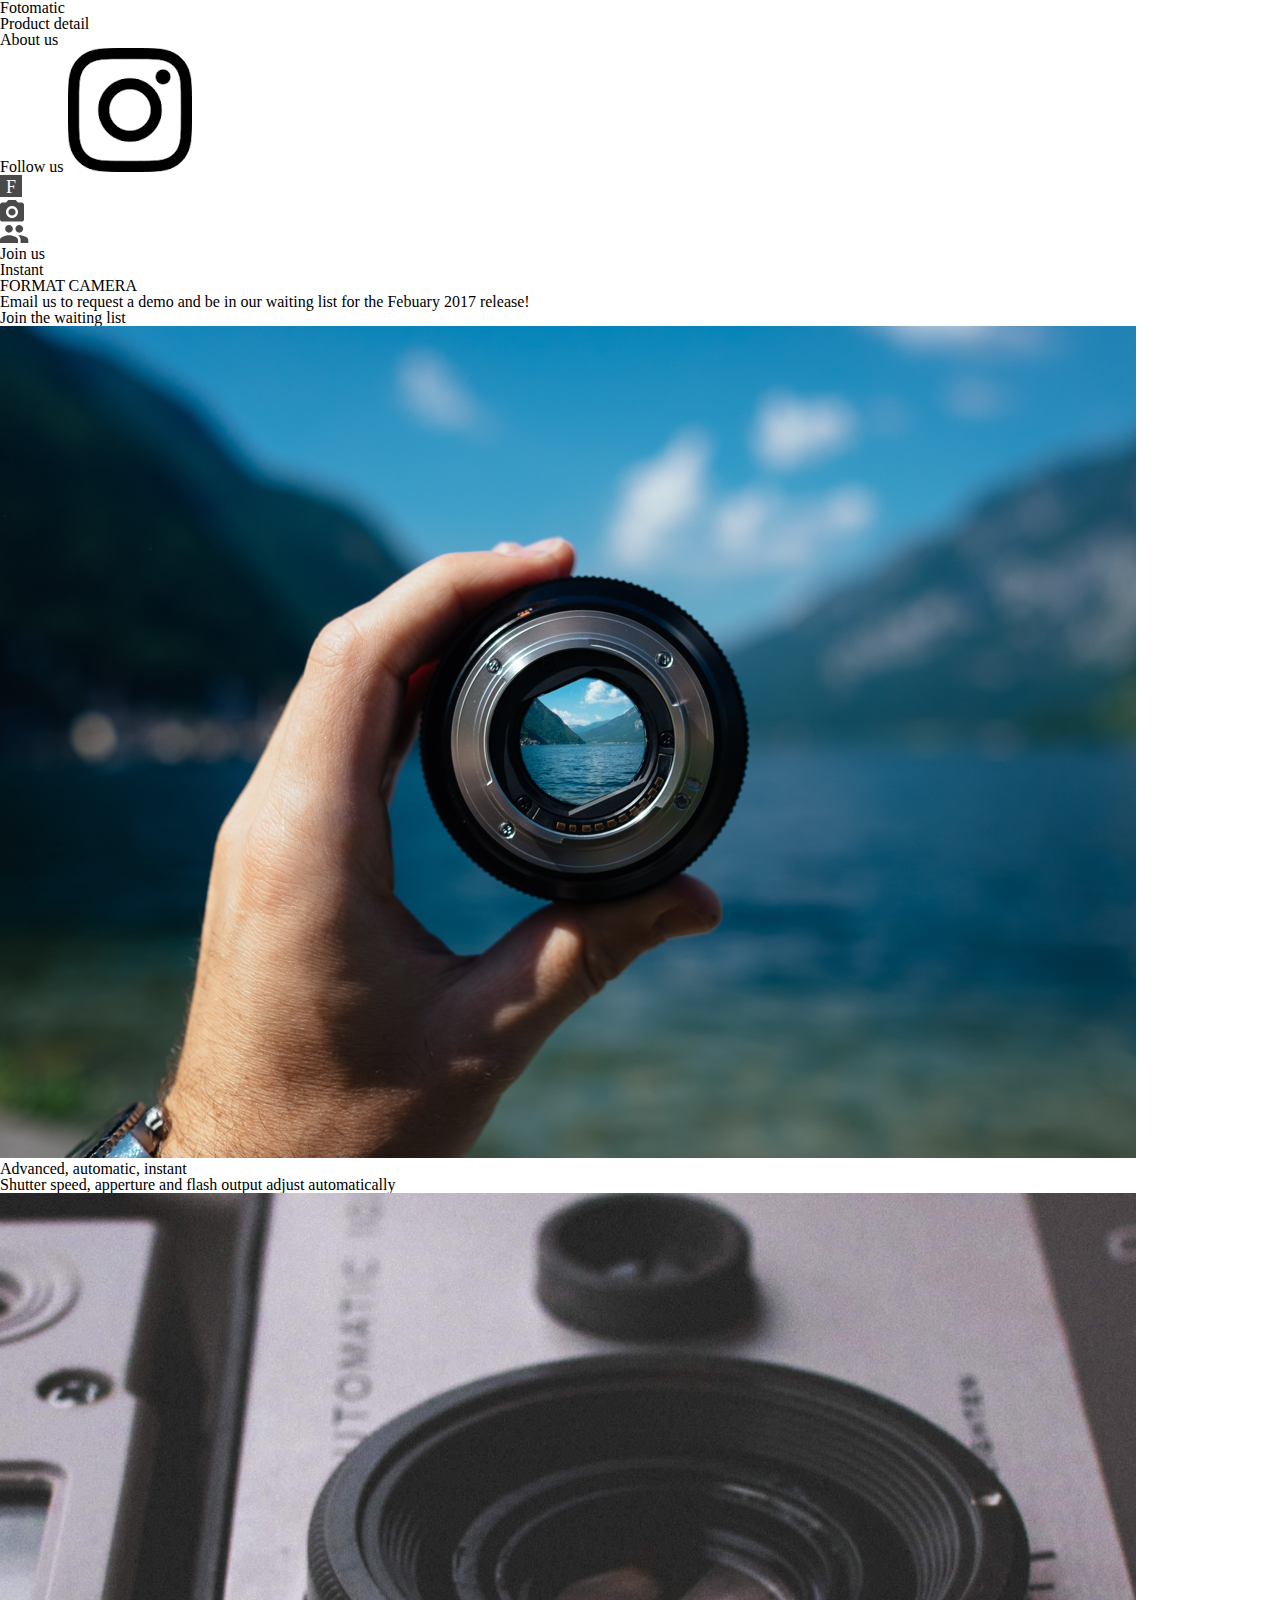
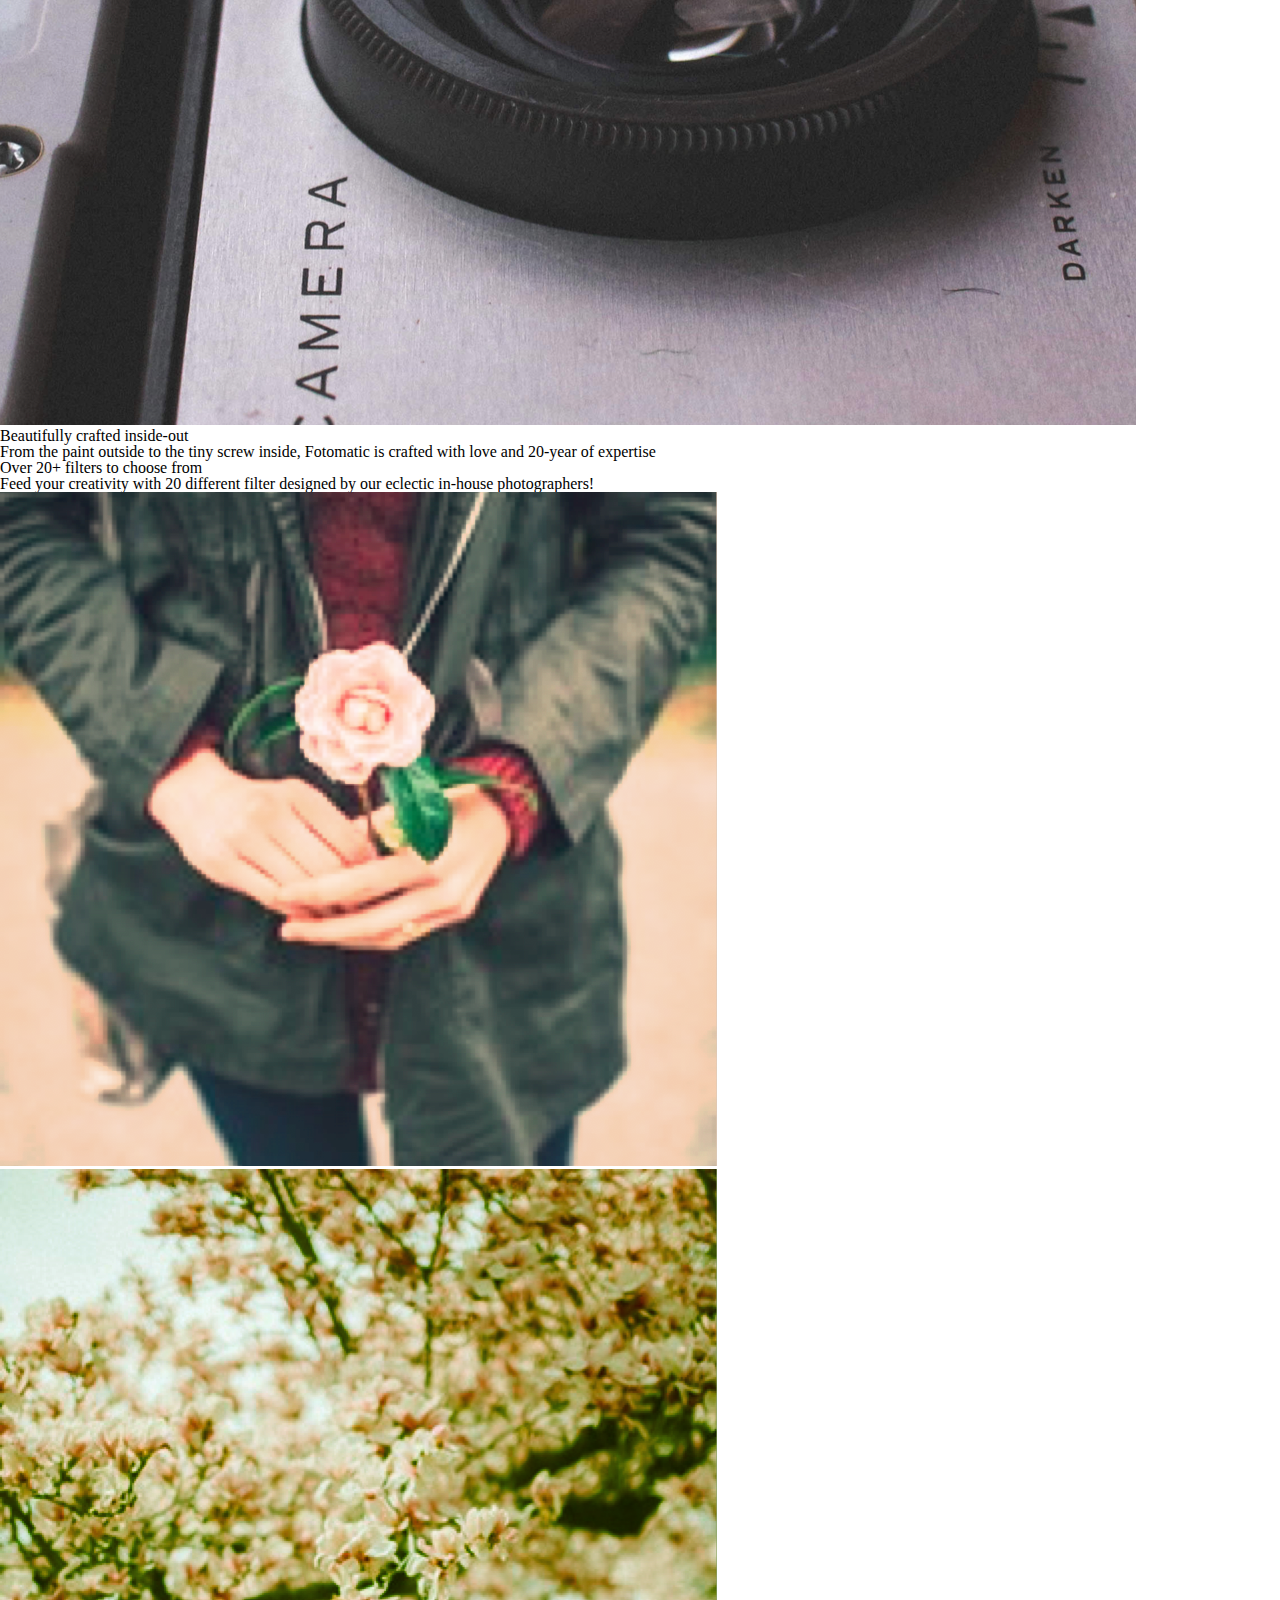
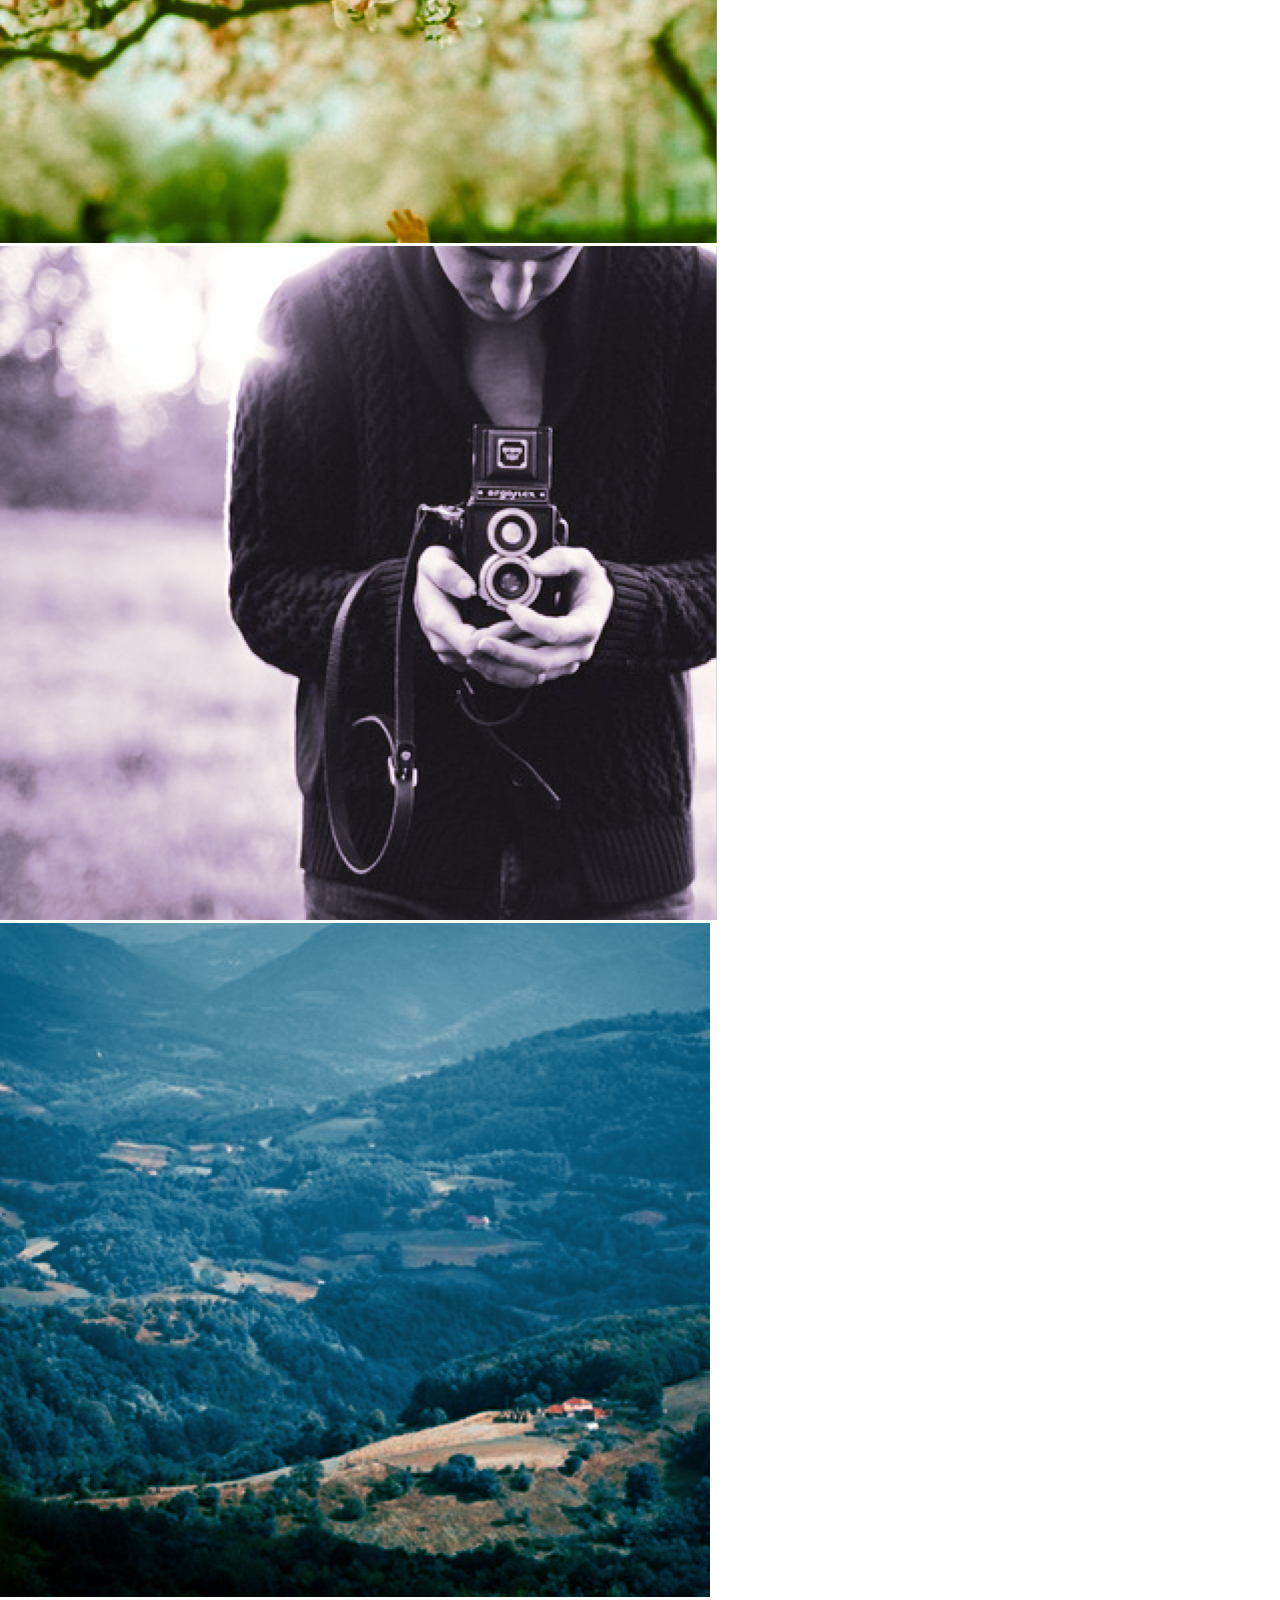
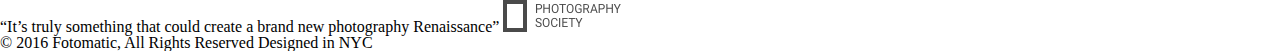
==== index_working.html @ a65672ef "Create empty and reference index and css files" ====
<!DOCTYPE html>
<html>

<head>
    <link href="https://fonts.googleapis.com/css?family=Damion" rel="stylesheet">
    <link href="https://fonts.googleapis.com/css?family=Rubik" rel="stylesheet">
    <link href="https://fonts.googleapis.com/css?family=Roboto:300,400,600,700" rel="stylesheet">
    <link rel="stylesheet" href="./resources/css/reset.css">
    <link rel="stylesheet" href="./resources/css/style.css">
    <meta charset="UTF-8">
</head>

<body>
    <!-- Header -->
    <header>
        <div class="content">
            <a href="index.html" class="desktop logo">Fotomatic</a>
            <nav class="desktop">
                <ul>
                    <li><a href="#">Product detail</a></li>
                    <li><a href="#">About us</a></li>
                    <li><a href="https://www.instagram.com/">Follow us <img class="icon"
                                src="./resources/images/instagram.png"></a></li>
                </ul>
            </nav>
            <nav class="mobile">
                <ul>
                    <li><a href="#"><img src="./resources/images/ic-logo.svg"></a></li>
                    <li><a href="#"><img src="./resources/images/ic-product-detail.svg"></a></li>
                    <li><a href="#"><img src="./resources/images/ic-about-us.svg"></a></li>
                    <li><a href="#" class="button">Join us</a></li>
                </ul>
            </nav>
        </div>
    </header>

    <!-- Main Content -->
    <div class="main-content">

        <!-- Sign Up Section -->
        <div id="sign-up-section" class="banner">
            <div id="sign-up-cta">
                <div class="content center">
                    <div class="header">
                        <h2 class="cursive">Instant</h2>
                        <h1 class="striking">FORMAT CAMERA</h1>
                    </div>
                    <div class="email">
                        <span>
                            Email us to request a demo and be in our waiting list for the <strong>Febuary 2017</strong>
                            release!
                        </span>
                        <div class="button">Join the waiting list</div>
                    </div>
                </div>
            </div>
        </div>

        <!-- Features Section -->
        <div id="features-section">
            <div class="feature">
                <div class="center">
                    <div class="image-container">
                        <img src="./resources/images/feature-1.png" />
                    </div>
                    <div class="content">
                        <h2>Advanced, automatic, instant</h2>
                        <h3>Shutter speed, apperture and flash output adjust automatically</h3>
                    </div>
                </div>
            </div>
            <div class="feature">
                <div class="center">
                    <div class="image-container">
                        <img src="./resources/images/feature-2.png" />
                    </div>
                    <div class="content">
                        <h2>Beautifully crafted inside-out</h2>
                        <h3>From the paint outside to the tiny screw inside, Fotomatic is crafted with love and 20-year
                            of expertise</h3>
                    </div>
                </div>
            </div>
        </div>

        <!-- Filters Section -->
        <div id="filters-section">
            <div class="content center">
                <h2>Over 20+ filters to choose from</h2>
                <h3>Feed your creativity with 20 different filter designed by our eclectic in-house photographers!</h3>
            </div>
            <div class="images-container">
                <div class="image-container">
                    <img src="./resources/images/filter-1.png" />
                </div>
                <div class="image-container">
                    <img src="./resources/images/filter-2.png" />
                </div>
                <div class="image-container">
                    <img src="./resources/images/filter-3.png" />
                </div>
                <div class="image-container extra">
                    <img src="./resources/images/filter-4.png" />
                </div>
            </div>
        </div>

         <!-- Quotes Section -->
    <div id="quotes-section">
      <div class="content center">
        <span class="quote">“It’s truly something that could create a brand new photography Renaissance”</span>
        <img class="quote-citation" src="./resources/images/photography-logo.png" />
      </div>
    </div>

    <!-- Footer -->
        <footer>
            <div class="content">
                <span class="copyright">© 2016 Fotomatic, All Rights Reserved</span>
                <span class="location">Designed in NYC</span>
            </div>
        </footer>

    </div>
</body>

</html>
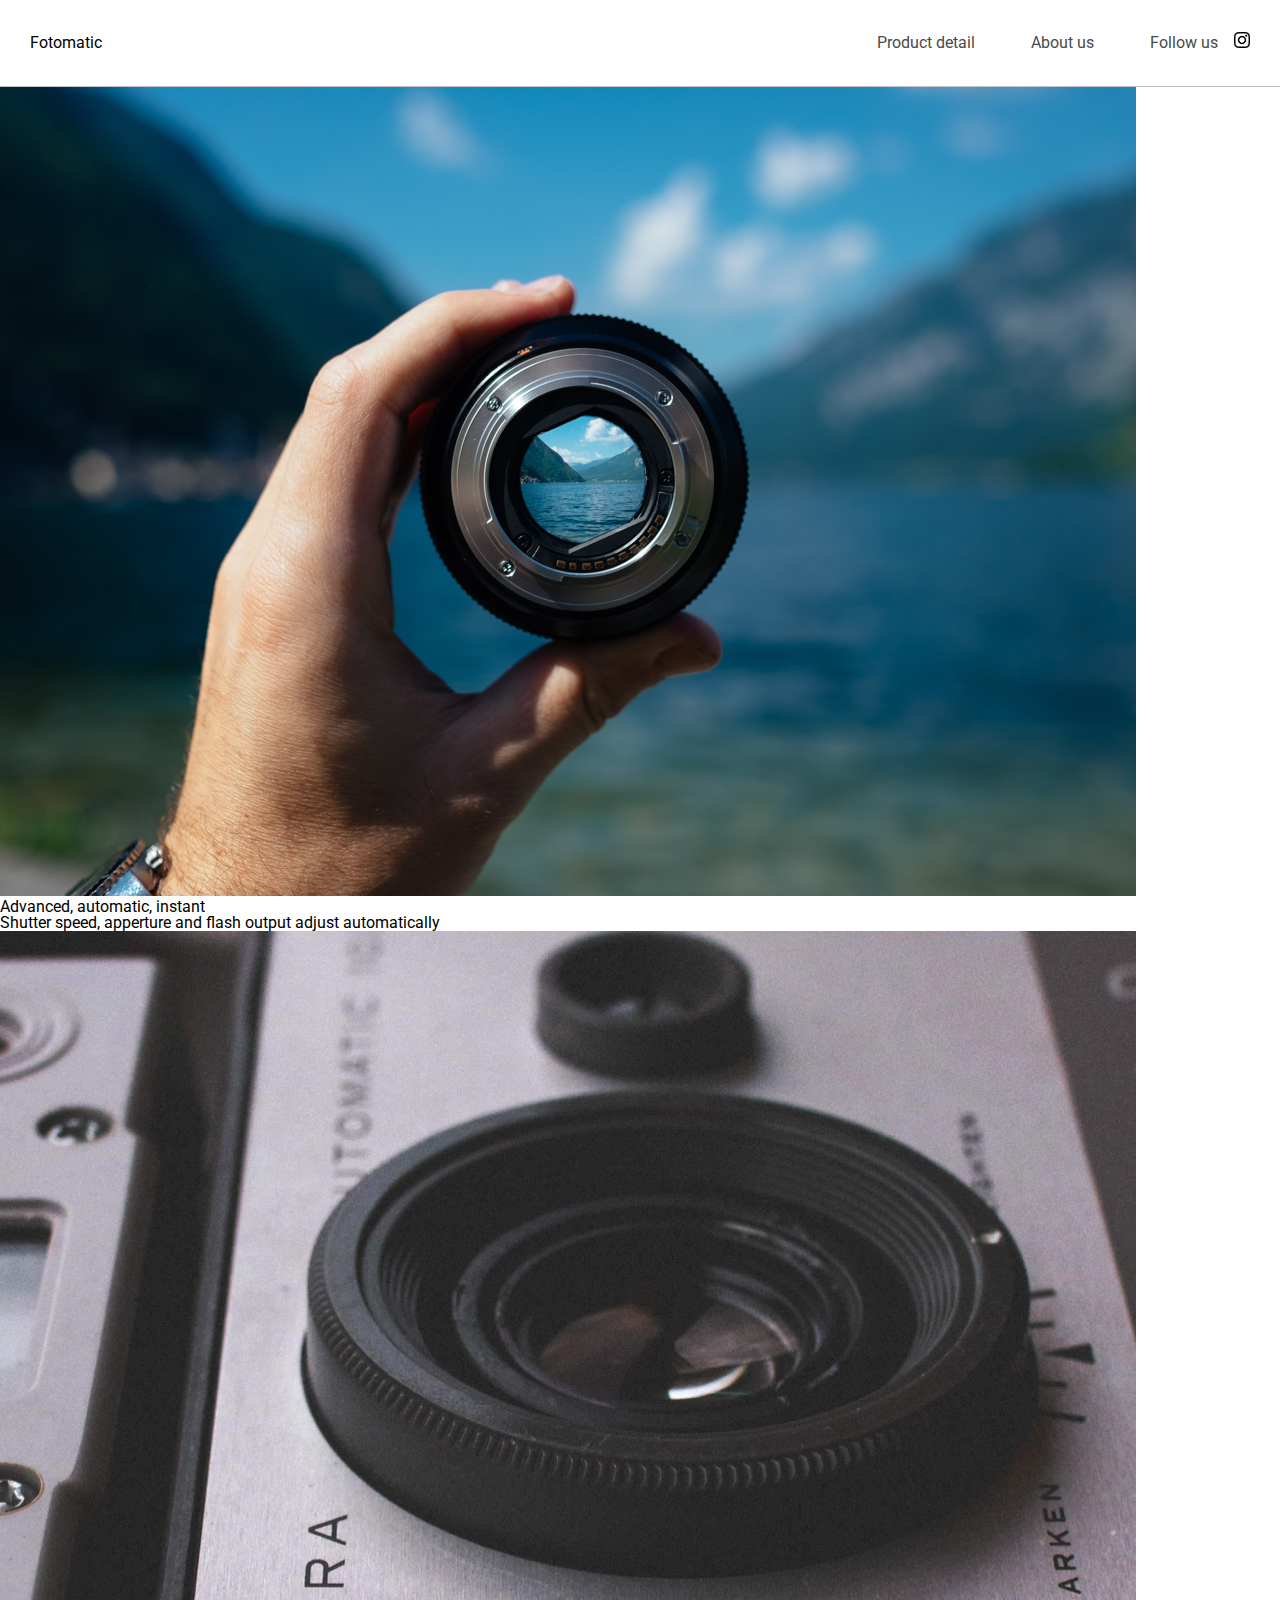
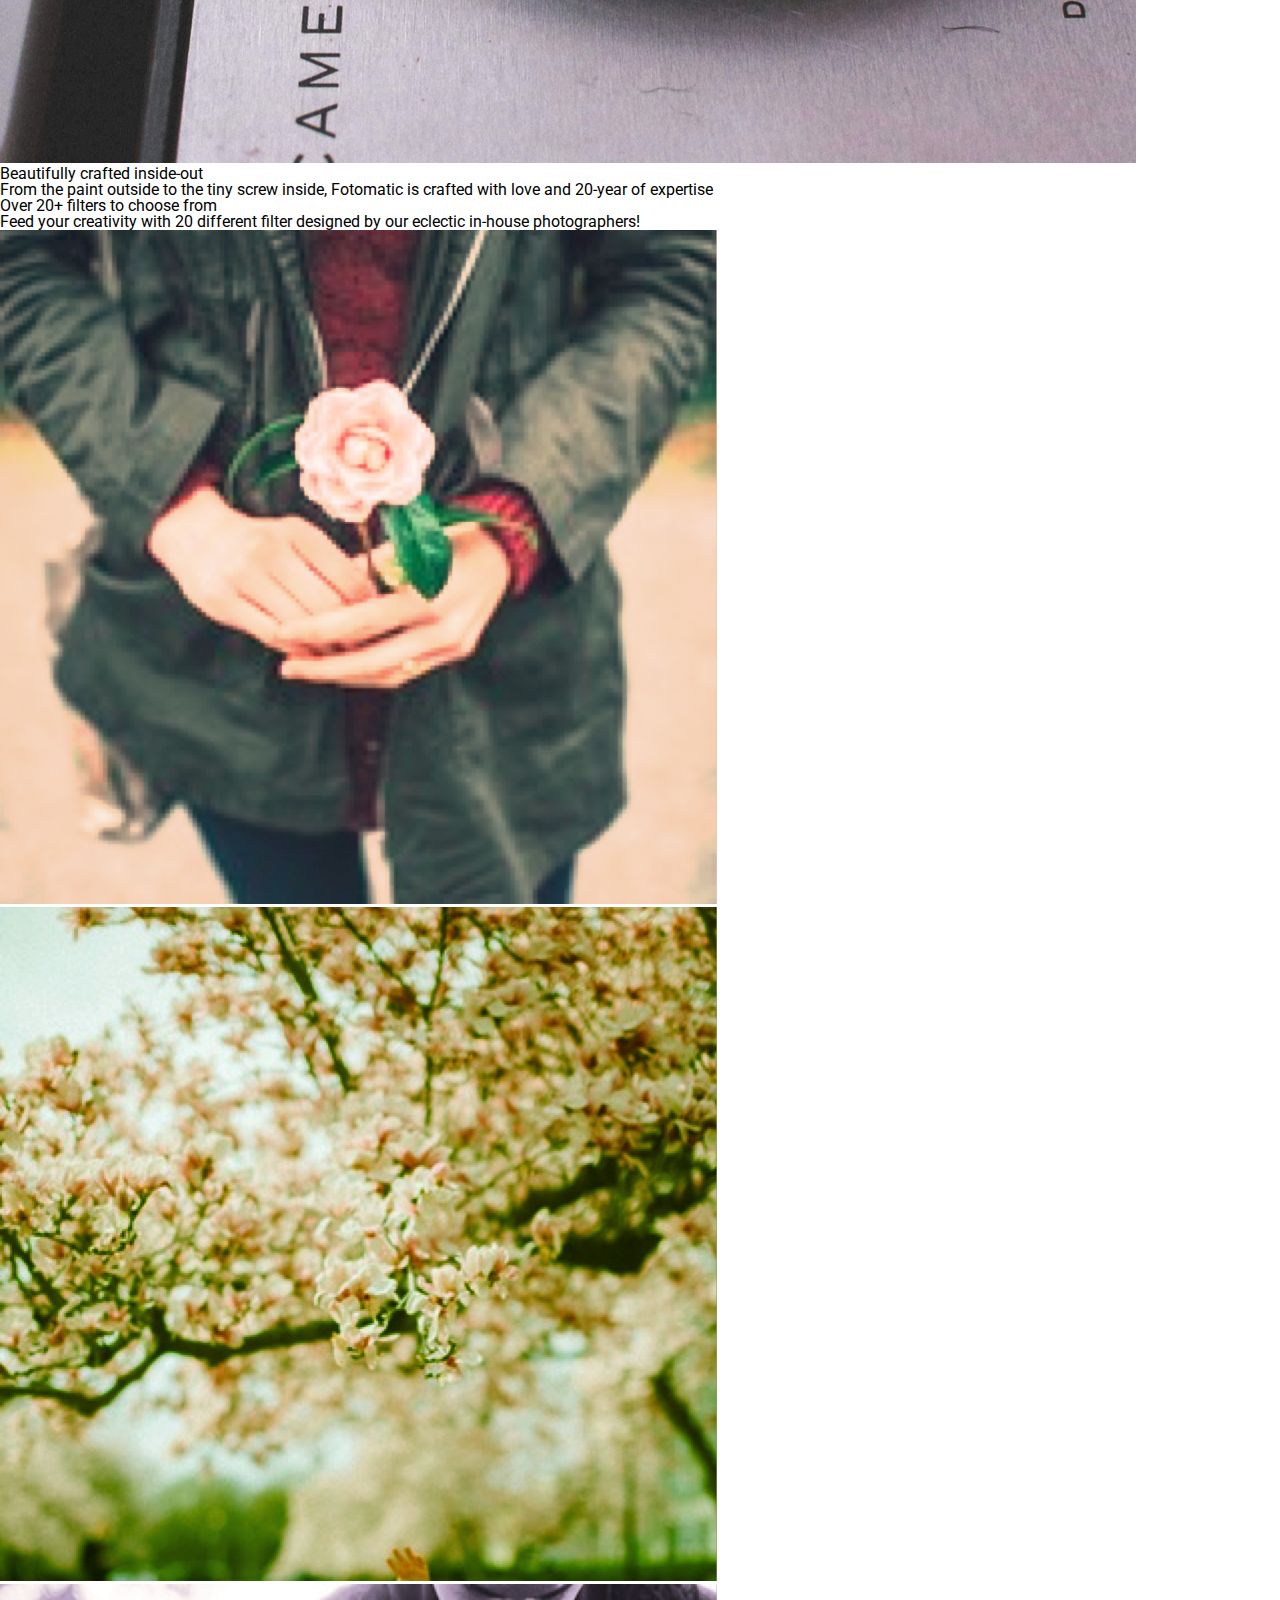
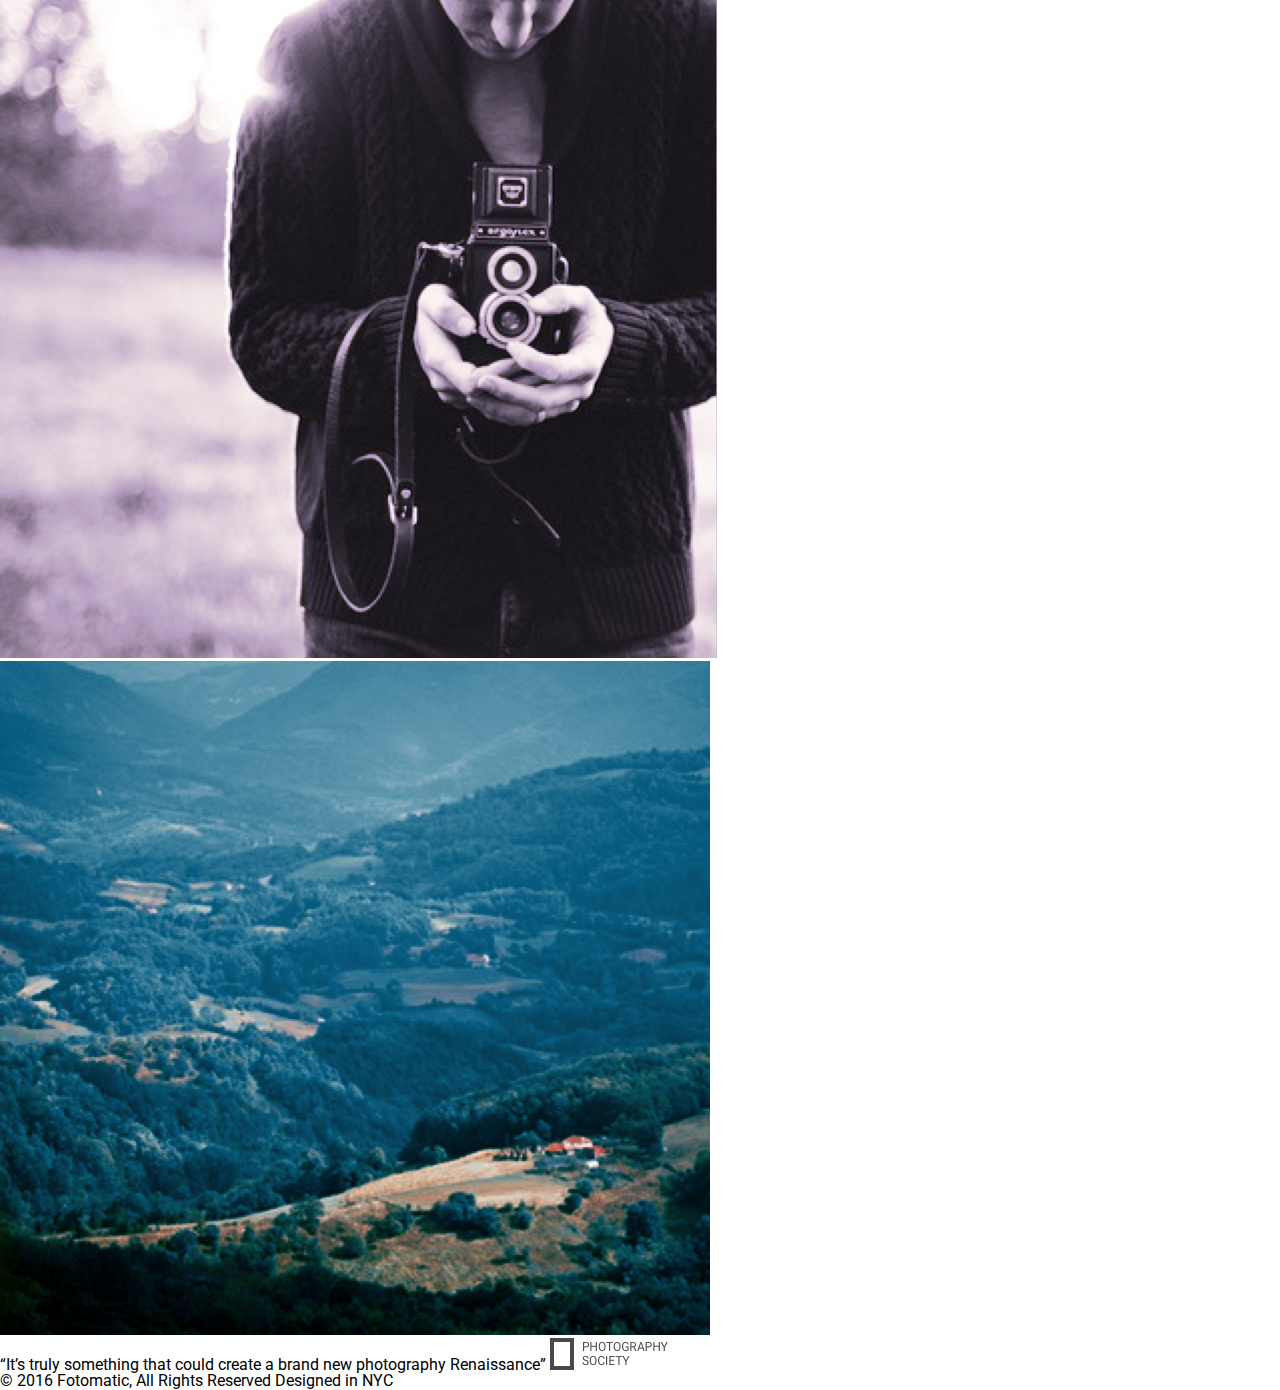
==== commit 8d54de68: "Complete header for desktop and mobile" ====
--- a/index_working.html
+++ b/index_working.html
@@ -33,10 +33,8 @@
             </nav>
         </div>
     </header>
-
     <!-- Main Content -->
     <div class="main-content">
-
         <!-- Sign Up Section -->
         <div id="sign-up-section" class="banner">
             <div id="sign-up-cta">
@@ -55,7 +53,6 @@
                 </div>
             </div>
         </div>
-
         <!-- Features Section -->
         <div id="features-section">
             <div class="feature">
@@ -82,7 +79,6 @@
                 </div>
             </div>
         </div>
-
         <!-- Filters Section -->
         <div id="filters-section">
             <div class="content center">
@@ -104,7 +100,6 @@
                 </div>
             </div>
         </div>
-
          <!-- Quotes Section -->
     <div id="quotes-section">
       <div class="content center">
@@ -112,7 +107,6 @@
         <img class="quote-citation" src="./resources/images/photography-logo.png" />
       </div>
     </div>
-
     <!-- Footer -->
         <footer>
             <div class="content">
--- a/resources/css/style.css
+++ b/resources/css/style.css
@@ -0,0 +1,82 @@
+/*  Universal Styles */
+
+html {
+  font-family: 'Roboto', sans-serif;
+  font-size: 16px;
+}
+
+/*  Header */
+header {
+    position: fixed;
+    width: 100%;
+    border-bottom: solid 1px #c6c1c1;
+    background-color: white;
+    z-index: 1;
+  }
+  
+  header .content {
+    display: flex;
+    align-items: center;
+    padding: 1.875rem;
+  }
+  
+  header .logo {
+    flex: 1;
+  }
+  
+  header nav ul {
+    display: flex;
+  }
+  
+  nav li {
+    padding-left: 3.5rem;
+  }
+  
+  nav a {
+    vertical-align: bottom;
+    line-height: 1.6;
+    font-size: 1rem;
+    color: #4a4a4a;
+  }
+  
+  header .icon {
+    width: 1rem;
+    padding-left: 0.75rem;
+  }
+  
+  header .mobile {
+    display: none;
+  }
+
+  @media only screen and (max-width: 760px){
+    header .desktop {
+        display: none;
+    }
+
+    header .mobile {
+        display: block;
+        width: 100%;
+      }
+    
+      header .content {
+        padding: 0.5rem 0;
+      }
+    
+      header .mobile ul {
+        display: flex;
+        justify-content: space-around;
+        align-items: center;
+        width: 100%;
+      }
+    
+      header .mobile li {
+        padding: 0;
+      }
+    
+      header .mobile .button {
+        padding: 0.1875rem 0.5rem;
+        background-color: #9dc20b;
+        line-height: 1.6;
+        color: white;
+      }
+  }